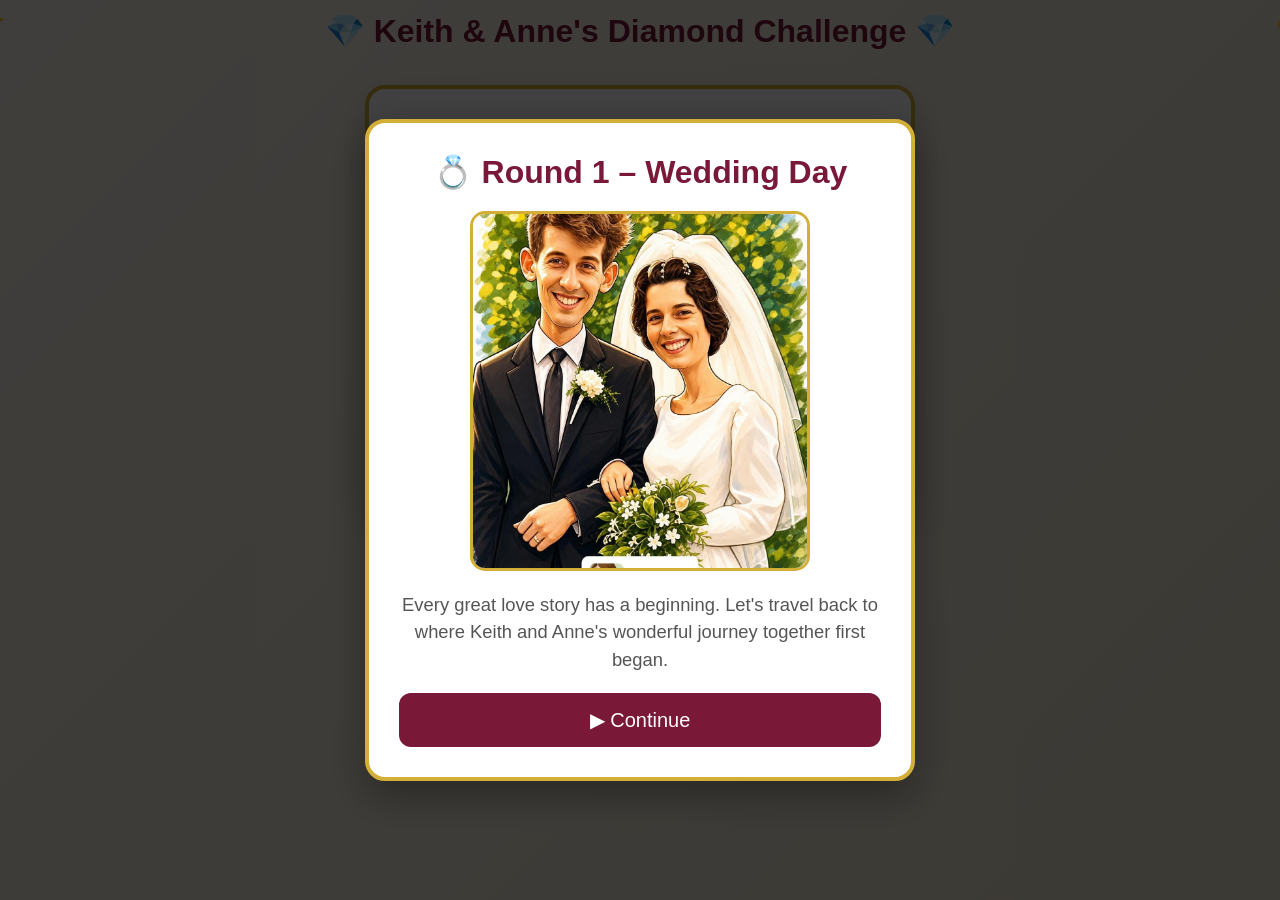
==== quiz.html @ 95f19a7b "polaroid" ====
<!DOCTYPE html>
<html lang="en">

<head>

    <meta charset="UTF-8">
    <meta name="viewport" content="width=device-width, initial-scale=1.0">
    <meta name="apple-mobile-web-app-capable" content="yes">
<meta name="apple-mobile-web-app-status-bar-style" content="default">
<meta name="theme-color" content="#fff8e8">

    <title>Keith & Anne's Diamond Challenge</title>

    <link rel="stylesheet" href="css/styles.css">

</head>

<body>

    <h1 class="title">
    <span class="diamond">💎</span>
    Keith & Anne's Diamond Challenge
    <span class="diamond">💎</span>
</h1>
    <div class="card">

        <div class="score-panel">

            <span id="playerName"></span>

            <span id="score">⭐ Score: 0</span>

        </div>

        <div class="progress-bar">
            <div id="progress"></div>
        </div>

        <h2 id="questionNumber"></h2>
<div id="photoFrame" class="photo-frame"></div>
        <img id="questionImage"
     class="question-image"
     style="display:none;"
     alt="Question image">

        <p
            id="imageCaption"
            class="image-caption">
        </p>

        <h1 id="question"></h1>

        <p id="feedback"></p>

        <button class="answer"></button>
        <button class="answer"></button>
        <button class="answer"></button>
        <button class="answer"></button>

    </div>

    <!-- Image popup -->

    <div id="imageModal" class="image-modal">

        <span id="closeModal">&times;</span>

        <img
            id="modalImage"
            class="modal-image">

    </div>
<div id="roundOverlay" class="round-overlay">

    <div class="round-card">

        <h1 id="roundTitle"></h1>

        <img id="roundPhoto" class="round-photo">

        <p id="roundMessage"></p>

        <button id="continueRound" class="start-btn">
            ▶ Continue
        </button>

    </div>

</div>

<!-- Slideshow -->
<!-- Slideshow -->
<div id="slideshow" class="slideshow hidden">
    <img
        id="slideshow-image"
        src=""
        alt="Keith & Anne Memories">
</div>

    <script src="js/questions.js"></script>
    <script src="js/quiz.js"></script>

</body>

</html>
---- css/styles.css ----
/* ==========================================
   Keith & Anne's Diamond Challenge
   Version 2
========================================== */

* {
    margin: 0;
    padding: 0;
    box-sizing: border-box;
}

body {
    font-family: Arial, Helvetica, sans-serif;
    background: linear-gradient(135deg, #fdf8ef, #efe6d1);
    color: #333;
}

/* ======================
   Start Screen
====================== */

.container {
    max-width: 550px;
    margin: 40px auto;
    background: white;
    padding: 35px;
    border-radius: 20px;
    border: 4px solid #d4af37;
    box-shadow: 0 15px 35px rgba(0,0,0,.18);
}

.hero-photo {
    width: 240px;
    display: block;
    margin: 0 auto 25px;
    border-radius: 18px;
    border: 4px solid #d4af37;
    box-shadow: 0 8px 25px rgba(0,0,0,.25);
}

.title{
    text-align:center;
    color:#7a1838;
    font-size:2rem;
    margin-bottom:15px;
     animation: glow 3s ease-in-out infinite;
}
.subtitle {
    text-align: center;
    color: #666;
    font-size: 1.2rem;
}

.dates {
    text-align: center;
    color: #b08d57;
    font-size: 1.4rem;
    margin: 20px 0 30px;
}

input {
    width: 100%;
    padding: 14px;
    font-size: 18px;
    border: 2px solid #ddd;
    border-radius: 10px;
    margin-bottom: 20px;
}

.start-btn {
    width: 100%;
    padding: 15px;
    background: #7a1838;
    color: white;
    border: none;
    border-radius: 12px;
    font-size: 20px;
    cursor: pointer;
    transition: .3s;
}

.start-btn:hover {
    background: #9b2148;
    transform: scale(1.03);
}

/* ======================
   Quiz Card
====================== */

.card {
    max-width: 500px;
    margin: 35px auto;
    background: white;
    padding: 30px;
    border-radius: 20px;
    border: 4px solid #d4af37;
    box-shadow: 0 15px 35px rgba(0,0,0,.18);
}
/* ======================
   Score Panel
====================== */

.score-panel {
    display: flex;
    justify-content: space-between;
    align-items: center;
    background: #f8f3e6;
    padding: 12px;
    border-radius: 10px;
    margin-bottom: 20px;
    font-weight: bold;
}

#score {
    color: #7a1838;
}

/* ======================
   Progress Bar
====================== */

.progress-bar {
    width: 100%;
    height: 18px;
    background: #ddd;
    border-radius: 10px;
    overflow: hidden;
    margin: 20px 0;
}

#progress {
    width: 0%;
    height: 100%;
    background: linear-gradient(90deg, #ffd700, #d4af37);
    transition: width .5s ease;
    border-radius: 10px;
}

/* ======================
   Question
====================== */

#questionNumber {
    text-align: center;
    color: #555;
    margin-bottom: 15px;
}

#question {
    text-align: center;
    color: #7a1838;
    font-size: 2rem;
    line-height: 1.2;
    margin: 25px 0;
}

/* ======================
   Answer Buttons
====================== */

.answer {
    width: 100%;
    padding: 16px;
    margin: 10px 0;
    border: none;
    border-radius: 12px;
    background: #7a1838;
    color: white;
    font-size: 1.2rem;
    cursor: pointer;
    transition: .3s;
}

.answer:hover {
    background: #9b2148;
    transform: scale(1.03);
    box-shadow: 0 6px 16px rgba(0,0,0,.25);
}

/* ======================
   Feedback
====================== */

#feedback {
    min-height: 30px;
    font-size: 1.2rem;
    font-weight: bold;
    color: #7a1838;
    text-align: center;
    margin: 15px 0;
}
/* ======================
   Question Images
====================== */

.question-image {
    display: block;
    width: 100%;
    max-width: 320px;
    height: 220px;
    object-fit: cover;
    margin: 20px auto;
    border-radius: 12px;
    border: 3px solid #d4af37;
    cursor: pointer;
   box-shadow: 0 5px 15px rgba(0,0,0,.25);
}
#imageCaption {
    text-align: center;
    color: #666;
    font-style: italic;
    margin-bottom: 20px;
}
/* Question transitions */
.card {
    transition: opacity .35s ease, transform .35s ease;
}

.fade-out {
    opacity: 0;
    transform: translateY(15px);
}

.fade-in {
    opacity: 1;
    transform: translateY(0);
}
/* ======================
   Image Popup
====================== */

.image-modal {
    display: none;
    position: fixed;
    inset: 0;
    background: rgba(0,0,0,.85);
    justify-content: center;
    align-items: center;
    z-index: 9999;
}

.image-modal.show {
    display: flex;
}

.modal-image {
    max-width: 90%;
    max-height: 90%;
    border-radius: 12px;
    box-shadow: 0 0 25px black;
}

#closeModal {
    position: absolute;
    top: 20px;
    right: 35px;
    font-size: 42px;
    color: white;
    cursor: pointer;
}
.finish-photo{
    display:block;
    width:220px;
    max-width:100%;
    margin:20px auto;
    border-radius:15px;
    border:4px solid #d4af37;
    box-shadow:0 6px 15px rgba(0,0,0,.25);
}

.card h1{
    text-align:center;
    color:#7a1838;
}

.card h2{
    text-align:center;
    margin:15px 0;
}

.card p{
    text-align:center;
    color:#555;
    margin:20px 0;
}

.card button{
    display:block;
    margin:25px auto 0;
    width:220px;
    padding:15px;
    background:#7a1838;
    color:#fff;
    border:none;
    border-radius:12px;
    font-size:18px;
    cursor:pointer;
}
/* ======================
   Congratulations Screen
====================== */

.finish-photo{
    width:220px;
    display:block;
    margin:0 auto 25px;
    border-radius:18px;
    border:4px solid #d4af37;
    box-shadow:0 8px 25px rgba(0,0,0,.25);
}

.finish-title{
    text-align:center;
    color:#7a1838;
    font-size:2rem;
    margin-bottom:15px;
}

.finish-score{
    text-align:center;
    font-size:3rem;
    font-weight:bold;
    color:#d4af37;
    margin:20px 0;
}

.finish-heading{
    text-align:center;
    color:#7a1838;
    margin-bottom:20px;
}

.finish-message{
    text-align:center;
    font-size:1.15rem;
    color:#555;
    line-height:1.6;
    margin-bottom:30px;
}

.card{
    animation:fadeIn .6s ease;
}

@keyframes fadeIn{

    from{
        opacity:0;
        transform:translateY(20px);
    }

    to{
        opacity:1;
        transform:translateY(0);
    }

}
.finish-photo{
    animation:floatPhoto 3s ease-in-out infinite;
}

@keyframes floatPhoto{

    0%{transform:translateY(0);}
    50%{transform:translateY(-6px);}
    100%{transform:translateY(0);}

}
/* ======================
   Confetti
====================== */

.confetti {
    position: fixed;
    width: 10px;
    height: 10px;
    top: -20px;
    z-index: 9999;
    pointer-events: none;
    animation: fall linear forwards;
}

@keyframes fall {

    to {
        transform: translateY(110vh) rotate(720deg);
        opacity: 0;
    }

}
/* ======================
   Diamond Title Effects
====================== */

@keyframes glow {

    0%,100%{
        text-shadow:
            0 0 6px rgba(212,175,55,.3);
    }

    50%{
        text-shadow:
            0 0 18px rgba(212,175,55,.9),
            0 0 28px rgba(255,255,255,.6);
    }

}
@keyframes diamondTwinkle{

    0%,100%{
        transform:scale(1);
    }

    50%{
        transform:scale(1.03);
    }

}
.title::before,
.title::after{

    content:"✨";
    position:absolute;
    font-size:1.2rem;
    animation:sparkle 3s infinite;
}

.title::before{

    left:-18px;
    top:8px;

}

.title::after{

    right:-18px;
    top:8px;
    animation-delay:1.5s;

}

@keyframes sparkle{

    0%,100%{
        opacity:0;
        transform:scale(.5) rotate(0deg);
    }

    50%{
        opacity:1;
        transform:scale(1.3) rotate(180deg);
    }

}
.diamond{
    position:relative;
    display:inline-block;
    animation:diamondGlow 3s ease-in-out infinite;
}

.diamond:last-child{
    animation-delay:1.5s;
}

@keyframes diamondGlow{

    0%,100%{
        transform:scale(1);
        filter:brightness(1);
    }

    50%{
        transform:scale(1.08);
        filter:
            brightness(1.8)
            drop-shadow(0 0 6px white)
            drop-shadow(0 0 12px gold);
    }

}
/* ======================
   Round Introduction
====================== */

.round-overlay {
    display: none;
    position: fixed;
    inset: 0;
    background: rgba(0, 0, 0, 0.75);
    justify-content: center;
    align-items: center;
    padding: 20px;
    z-index: 10000;
}

.round-card {
    width: 100%;
    max-width: 460px;
    background: white;
    padding: 30px;
    border-radius: 20px;
    border: 4px solid #d4af37;
    box-shadow: 0 15px 40px rgba(0, 0, 0, 0.35);
    text-align: center;
}

.round-card h1 {
    color: #7a1838;
    margin-bottom: 20px;
}

.round-photo {
    display: block;
    width: 100%;
    max-width: 340px;
    max-height: 360px;
    object-fit: cover;
    margin: 0 auto 20px;
    border-radius: 15px;
    border: 3px solid #d4af37;
}

.round-card p {
    color: #555;
    font-size: 1.15rem;
    line-height: 1.5;
    margin-bottom: 20px;
}

.round-card .start-btn {
    margin: 0 auto;
}
.answer:disabled {
    cursor: default;
    opacity: 0.9;
}
.round-card {
    animation: roundPop .5s ease;
}

@keyframes roundPop {
    from {
        opacity: 0;
        transform: scale(.9);
    }

    to {
        opacity: 1;
        transform: scale(1);
    }
}
.finish-photo {
    animation: floatPhoto 4s ease-in-out infinite;
}
.finish-footer {
    margin-top: 25px;
    color: #999;
    font-size: 0.9rem;
    text-align: center;
}
/* =========================
   Mobile phone improvements
   ========================= */

html,
body {
    width: 100%;
    max-width: 100%;
    overflow-x: hidden;
}

body {
    min-height: 100vh;
    padding: 12px;
    background-attachment: scroll;
}

.container,
.card,
.round-card {
    width: 100%;
    max-width: 550px;
    margin-left: auto;
    margin-right: auto;
}

img {
    max-width: 100%;
    height: auto;
}

@media (max-width: 600px) {

    body {
        padding: 8px;
    }

    .container,
    .card {
        width: 100%;
        padding: 18px 14px;
        border-radius: 14px;
    }

    .title {
        font-size: 1.65rem;
        line-height: 1.2;
        overflow-wrap: anywhere;
    }

    .subtitle {
        font-size: 1rem;
    }

    .hero-photo {
        width: 100%;
        max-height: 38vh;
        object-fit: contain;
    }

    .question-image {
        width: 100%;
        max-height: 30vh;
        object-fit: contain;
    }

    #question {
        font-size: 1.3rem;
        line-height: 1.3;
    }

    .answer,
    .start-btn {
        width: 100%;
        min-height: 48px;
        padding: 12px;
        font-size: 1rem;
    }

    .score-panel {
        gap: 8px;
        font-size: 0.9rem;
        flex-wrap: wrap;
    }

    .round-overlay {
        padding: 12px;
        overflow-y: auto;
    }

    .round-card {
        width: 100%;
        max-height: 92vh;
        overflow-y: auto;
        padding: 18px 14px;
    }

    .round-photo {
        width: 100%;
        max-height: 38vh;
        object-fit: contain;
    }

    .image-modal {
        padding: 10px;
    }

    .modal-image {
        max-width: 95vw;
        max-height: 85vh;
        object-fit: contain;
    }
}

/* Reduce flickering caused by animations on phones */
@media (prefers-reduced-motion: reduce) {
    *,
    *::before,
    *::after {
        animation-duration: 0.01ms !important;
        animation-iteration-count: 1 !important;
        transition-duration: 0.01ms !important;
        scroll-behavior: auto !important;
    }
}
/* Compact phone layout */

@media (max-width: 600px) {

    body {
        padding: 4px 8px 90px;
        min-height: 100svh;
    }

    .title {
        font-size: 1.45rem;
        line-height: 1.15;
        margin: 4px 0 8px;
    }

    .diamond {
        font-size: 1.25rem;
    }

    .card {
        padding: 12px 14px 24px;
        border-width: 3px;
        border-radius: 18px;
    }

    .score-panel {
        padding: 10px;
        margin-bottom: 12px;
    }

    .progress-bar {
        margin: 10px 0 14px;
    }

    #questionNumber {
        font-size: 1.15rem;
        margin: 8px 0;
    }

    #question {
        font-size: 1.55rem;
        line-height: 1.18;
        margin: 14px 0;
    }

    .question-image {
        max-height: 22vh;
        margin: 8px auto;
    }

    .answer {
        min-height: 44px;
        padding: 10px;
        margin: 6px 0;
    }

    #feedback {
        margin: 8px 0;
    }
}
@media (max-width: 600px) {
    body > .title {
        font-size: 1.3rem;
    }
}
/* =================================
   Polished mobile quiz-app layout
   ================================= */

@media (max-width: 600px) {

    html,
    body {
        width: 100%;
        min-height: 100%;
        overflow-x: hidden;
    }

    body {
        padding:
            max(6px, env(safe-area-inset-top))
            8px
            calc(24px + env(safe-area-inset-bottom));
        min-height: 100svh;
    }

    body > .title {
        font-size: 1.25rem;
        line-height: 1.15;
        margin: 2px auto 8px;
        padding: 0 6px;
        max-width: 340px;
    }

    .diamond {
        font-size: 1.05rem;
    }

    .card {
        width: 100%;
        max-width: 100%;
        margin: 0 auto;
        padding: 12px 14px 20px;
        border-radius: 18px;
        min-height: auto;
    }

    .score-panel {
        padding: 9px 10px;
        margin-bottom: 10px;
        font-size: 0.9rem;
    }

    .progress-bar {
        margin: 8px 0 12px;
        height: 16px;
    }

    #questionNumber {
        font-size: 1.05rem;
        margin: 6px 0 8px;
    }

    #question {
        font-size: clamp(1.25rem, 6vw, 1.55rem);
        line-height: 1.18;
        margin: 10px 0 12px;
    }

    .question-image {
        width: 100%;
        max-height: 23svh;
        object-fit: contain;
        margin: 6px auto 8px;
    }

    .image-caption {
        font-size: 0.85rem;
        margin: 4px 0 8px;
    }

    .answer {
        width: 100%;
        min-height: 42px;
        padding: 9px 10px;
        margin: 5px 0;
        font-size: 0.98rem;
        line-height: 1.15;
        border-radius: 12px;
    }

    #feedback {
        margin: 6px 0;
        font-size: 0.95rem;
    }

    .round-overlay {
        padding:
            max(10px, env(safe-area-inset-top))
            10px
            calc(18px + env(safe-area-inset-bottom));
    }

    .round-card {
        width: 100%;
        max-height: 92svh;
        overflow-y: auto;
        padding: 16px 14px;
        border-radius: 18px;
    }

    .round-card h1 {
        font-size: 1.45rem;
        margin-bottom: 10px;
    }

    .round-photo {
        max-height: 34svh;
        object-fit: contain;
    }

    .start-btn {
        width: 100%;
        min-height: 44px;
        padding: 10px;
        font-size: 1rem;
    }
}
/* ==============================
   Compact mobile finish screen
   ============================== */

@media (max-width: 600px) {

    .finish-photo {
        width: 70%;
        max-width: 220px;
        max-height: 32svh;
        object-fit: cover;
        margin: 0 auto 10px;
        border-radius: 16px;
    }

    .finish-title {
        font-size: 1.55rem;
        line-height: 1.15;
        margin: 8px 0;
    }

    .finish-score {
        font-size: 2rem;
        line-height: 1;
        margin: 12px 0;
    }

    .finish-heading {
        font-size: 1.25rem;
        line-height: 1.15;
        margin: 10px 0;
    }

    .finish-message {
        font-size: 0.92rem;
        line-height: 1.3;
        margin: 8px 0 14px;
    }

    .finish-message br {
        display: none;
    }

    .finish-message strong {
        display: block;
        margin: 8px 0;
    }

    .finish-title,
    .finish-heading,
    .finish-message,
    .finish-score {
        text-align: center;
    }

    .card .start-btn {
        margin-top: 8px;
    }

    .card > p:last-child {
        margin-top: 12px !important;
        font-size: 0.75rem !important;
        line-height: 1.2;
    }
}
.finish-footer {
    margin-top: 25px;
    color: #999;
    font-size: 0.9rem;
    text-align: center;
}
/* ==============================
   Final screen layout
   ============================== */

.finish-screen {
    text-align: center;
}

.finish-thanks {
    line-height: 1.45;
    margin: 14px 0 18px;
    color: #555;
}

.finish-footer {
    margin-top: 16px;
    color: #999;
    font-size: 0.85rem;
    line-height: 1.3;
}

@media (max-width: 600px) {

    .finish-screen {
        display: flex;
        flex-direction: column;
        align-items: center;
    }

    .finish-photo {
        width: 160px;
        max-height: 24svh;
        object-fit: cover;
        margin: 0 auto 8px;
    }

    .finish-title {
        font-size: 1.35rem;
        line-height: 1.15;
        margin: 6px 0;
    }

    .finish-score {
        font-size: 1.8rem;
        margin: 8px 0;
    }

    .finish-heading {
        font-size: 1.1rem;
        margin: 6px 0;
    }

    .finish-message {
        font-size: 0.9rem;
        line-height: 1.25;
        margin: 4px 0;
    }

    .finish-thanks {
        font-size: 0.85rem;
        line-height: 1.3;
        margin: 8px 0 12px;
    }

    .finish-thanks strong {
        display: inline-block;
        margin: 3px 0;
    }

    .finish-screen .start-btn {
        margin-top: 4px;
    }

    .finish-footer {
        margin-top: 10px;
        font-size: 0.7rem;
    }
}
/* Extra-compact quiz layout for shorter phone screens */

@media (max-width: 600px) and (max-height: 750px) {

    body {
        padding: 4px 7px 14px;
    }

    body > .title {
        font-size: 1.05rem;
        margin-bottom: 4px;
    }

    .card {
        padding: 9px 11px 14px;
    }

    .score-panel {
        padding: 7px 8px;
        margin-bottom: 6px;
        font-size: 0.82rem;
    }

    .progress-bar {
        height: 12px;
        margin: 6px 0 8px;
    }

    #questionNumber {
        font-size: 0.9rem;
        margin: 4px 0;
    }

    #question {
        font-size: 1.15rem;
        line-height: 1.12;
        margin: 7px 0;
    }

    .question-image {
        max-height: 17svh;
        margin: 4px auto 5px;
    }

    #imageCaption {
        font-size: 0.75rem;
        margin-bottom: 5px;
    }

    .answer {
        min-height: 38px;
        padding: 7px 8px;
        margin: 4px 0;
        font-size: 0.88rem;
    }

    #feedback {
        min-height: 18px;
        margin: 4px 0;
        font-size: 0.85rem;
    }
}
/* Final photo slideshow */

.slideshow {
    position: fixed;
    inset: 0;
    z-index: 9999;
    background: #111;
    display: flex;
    align-items: center;
    justify-content: center;
    opacity: 1;
    transition: opacity 1s ease;
}

.slideshow.hidden {
    display: none;
}

.slideshow img {
    width: 100%;
    height: 100%;
    object-fit: contain;
    opacity: 1;
    transition: opacity 1.8s ease-in-out;
}

.slideshow img.fade-out {
    opacity: 0;
}
.finish-buttons {
    display: flex;
    justify-content: center;
    gap: 12px;
    margin-top: 20px;
    flex-wrap: wrap;
}

.finish-buttons .start-btn {
    min-width: 160px;
}
.slideshow-ending {
    position: absolute;
    inset: 0;
    z-index: 2;

    background: rgba(255,250,240,0.97);

    display: flex;
    flex-direction: column;
    justify-content: center;
    align-items: center;

    text-align: center;
    padding: 40px;

    color: #7a1838;
}
.slideshow-ending h1 {
    color: #7a1838;
    font-size: 3rem;
    margin-bottom: 20px;
}

.slideshow-ending p {
    color: #5a2330;
    font-size: 1.4rem;
    max-width: 700px;
    margin-bottom: 30px;
    line-height: 1.6;
}
.slideshow-ending.hidden {
    display: none;
}

.slideshow-ending h1 {
    margin-bottom: 18px;
    font-size: clamp(2rem, 6vw, 4rem);
}

.slideshow-ending p {
    max-width: 650px;
    margin: 0 0 28px;
    font-size: clamp(1.1rem, 3vw, 1.6rem);
    line-height: 1.6;
}

.slideshow-ending-buttons {
    display: flex;
    justify-content: center;
    gap: 14px;
    flex-wrap: wrap;
}

.slideshow-ending-buttons .start-btn {
    min-width: 150px;
}

.slideshow img.hidden {
    display: none;
}
.question-image.fade-in {
    animation: revealPhoto 0.8s ease-in;
}

@keyframes revealPhoto {
    from {
        opacity: 0;
    }
    to {
        opacity: 1;
    }
}
.image-caption.reveal-caption {
    animation: revealCaption 0.8s ease-in;
    margin-top: 10px;
    padding: 8px 12px;
    font-style: italic;
    text-align: center;
    background: #fff8e7;
    border-radius: 8px;
}

@keyframes revealCaption {
    from {
        opacity: 0;
        transform: translateY(6px);
    }

    to {
        opacity: 1;
        transform: translateY(0);
    }
}
.image-caption.reveal-caption {
    max-width: 520px;
    margin: 12px auto 0;
    padding: 12px 16px;

    background: #fff8e7;
    border: 1px solid #dbc9a3;
    border-radius: 8px;

    text-align: center;
    box-shadow: 0 3px 8px rgba(0, 0, 0, 0.12);

    animation: revealCaption 0.8s ease-in;
}

.photo-note-title {
    display: block;
    margin-bottom: 5px;

    color: #7a1838;
    font-size: 1.05rem;
}

.photo-note-text {
    display: block;

    color: #4e4036;
    font-style: italic;
    line-height: 1.4;
}

@keyframes revealCaption {
    from {
        opacity: 0;
        transform: translateY(6px);
    }

    to {
        opacity: 1;
        transform: translateY(0);
    }
}
/* Scrapbook-style photo note */
.image-caption.reveal-caption {
    position: relative;

    background:
        linear-gradient(
            135deg,
            #fffdf3,
            #f7ecd2
        );

    border: 1px solid #d8c49a;
    border-radius: 4px;

    transform: rotate(-0.6deg);

    box-shadow:
        0 4px 8px rgba(0, 0, 0, 0.14),
        inset 0 0 18px rgba(164, 125, 61, 0.08);
}

/* Small photograph symbol in the corner */
.image-caption.reveal-caption::before {
    content: "📷";

    position: absolute;
    top: 6px;
    right: 9px;

    font-size: 1rem;
    transform: rotate(6deg);
}

/* Handwritten-style album title */
.photo-note-title {
    padding-right: 24px;

    font-family:
        "Comic Sans MS",
        "Segoe Print",
        cursive;

    letter-spacing: 0.3px;
}

/* Keep the story easy to read */
.photo-note-text {
    font-family: Georgia, serif;
}
.question-image {
    display: block;
    max-width: 100%;
    margin: 20px auto;

    background: white;

    padding: 12px 12px 28px 12px;

    border: 1px solid #ddd;

    box-shadow:
        0 8px 18px rgba(0,0,0,0.20);

    border-radius: 3px;

    transform: rotate(-1deg);

    transition: transform 0.3s ease;
}
.question-image:hover {
    transform: rotate(0deg) scale(1.02);
}
.photo-frame {
    display: none;
    position: relative;

    width: min(520px, 92%);
    margin: 20px auto;
    padding: 12px 12px 18px;

    background: #fffdf7;
    border: 1px solid #ddd4c4;
    border-radius: 3px;

    box-shadow: 0 10px 24px rgba(0, 0, 0, 0.2);

    transform: rotate(-0.7deg);
    transition: transform 0.3s ease;
}

.photo-frame:hover {
    transform: rotate(0deg) scale(1.015);
}

.photo-frame .question-image {
    display: block;
    width: 100%;
    max-width: 100%;
    height: auto;

    margin: 0;
    padding: 0;

    border: none;
    border-radius: 1px;
    box-shadow: none;
    transform: none;
}

.photo-frame .question-image:hover {
    transform: none;
}

.photo-frame .image-caption {
    position: relative;
    margin: 0;
    padding: 14px 16px 6px;

    background: transparent;
    border: none;
    border-radius: 0;
    box-shadow: none;
    transform: none;

    text-align: center;
}

.photo-frame .image-caption::before {
    content: "💎";
    position: absolute;
    right: 2px;
    bottom: 2px;
    font-size: 0.9rem;
}
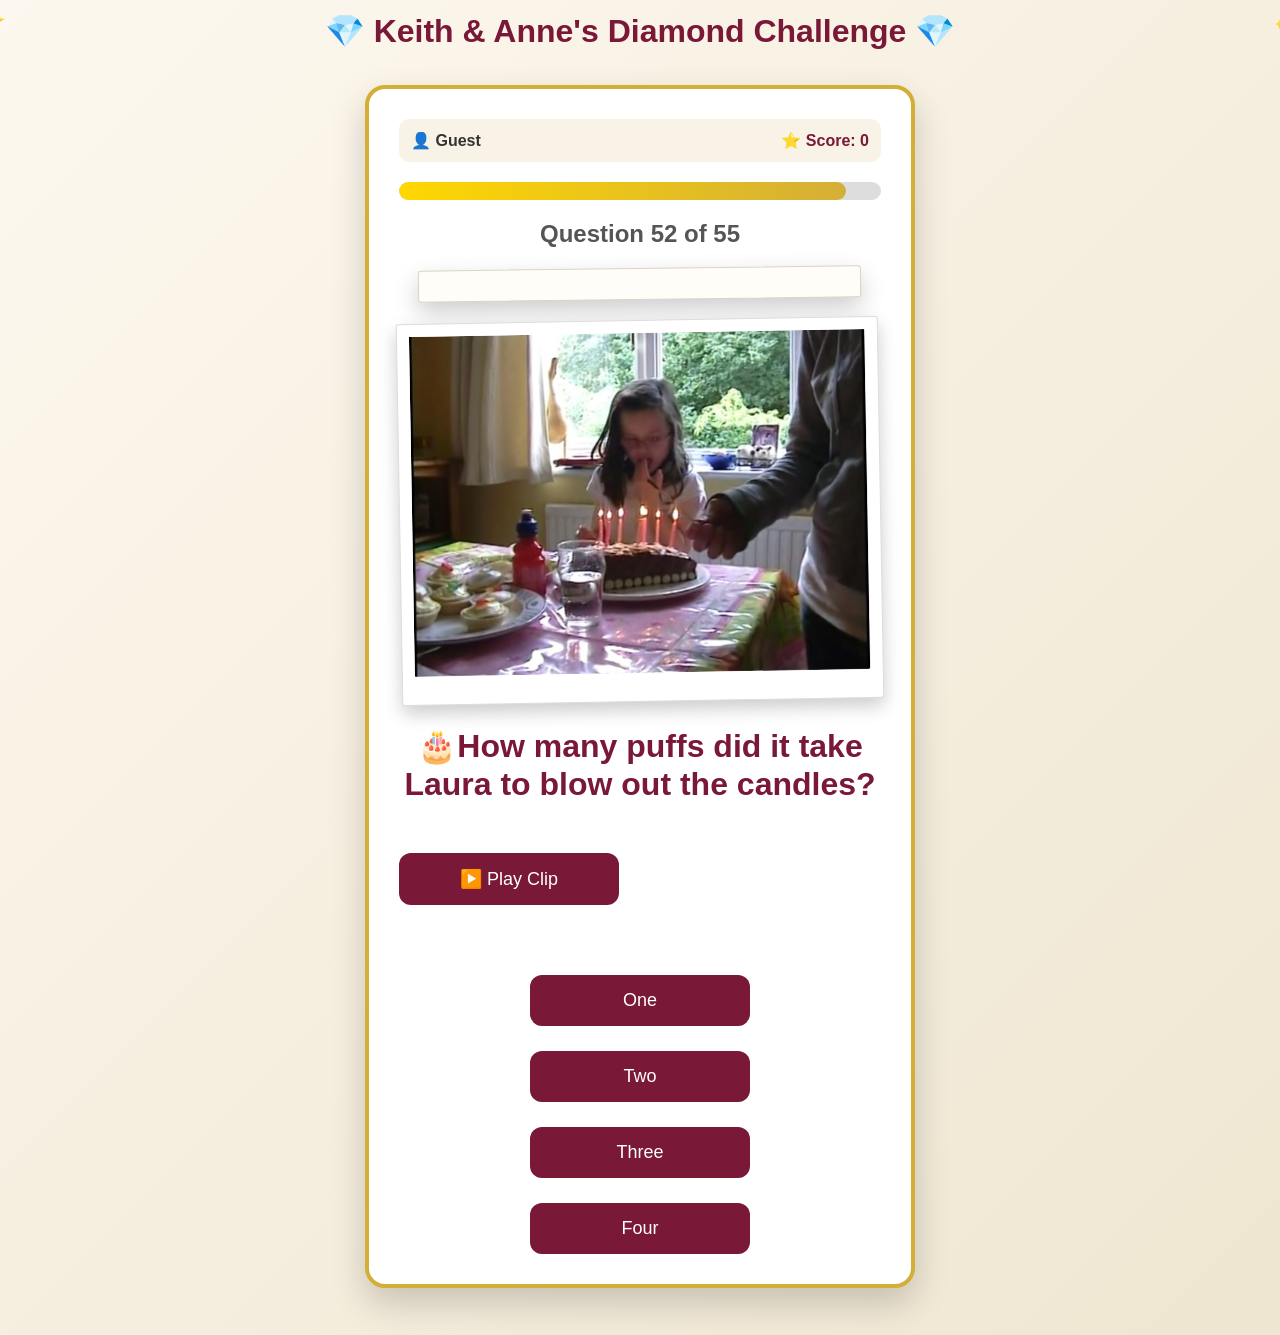
==== commit dee9415e: "video round" ====
--- a/quiz.html
+++ b/quiz.html
@@ -43,14 +43,30 @@
      style="display:none;"
      alt="Question image">
 
+    <video
+    id="questionVideo"
+    class="question-image"
+    style="display: none;"
+    playsinline
+    disablePictureInPicture>
+</video>
+
         <p
             id="imageCaption"
             class="image-caption">
         </p>
 
-        <h1 id="question"></h1>
+       <h1 id="question"></h1>
 
-        <p id="feedback"></p>
+<button id="playClip" class="start-btn" style="display:none;">
+    ▶️ Play Clip
+</button>
+
+<p id="feedback"></p>
+
+<button id="nextQuestion" class="start-btn" style="display:none;">
+    Next Question ▶
+</button>
 
         <button class="answer"></button>
         <button class="answer"></button>
@@ -89,12 +105,33 @@
 </div>
 
 <!-- Slideshow -->
-<!-- Slideshow -->
 <div id="slideshow" class="slideshow hidden">
+
     <img
         id="slideshow-image"
         src=""
         alt="Keith & Anne Memories">
+
+    <div class="slideshow-controls">
+
+        <button id="previousSlide" type="button">
+            ⏮ Previous
+        </button>
+
+        <button id="pauseSlideshow" type="button">
+            ⏸ Pause
+        </button>
+
+        <button id="nextSlide" type="button">
+            Next ⏭
+        </button>
+
+        <button id="closeSlideshow" type="button">
+            ✖ Close Slideshow
+        </button>
+
+    </div>
+
 </div>
 
     <script src="js/questions.js"></script>
--- a/css/styles.css
+++ b/css/styles.css
@@ -183,6 +183,7 @@
 ====================== */
 
 #feedback {
+    position: relative;
     min-height: 30px;
     font-size: 1.2rem;
     font-weight: bold;
@@ -197,14 +198,15 @@
 .question-image {
     display: block;
     width: 100%;
-    max-width: 320px;
-    height: 220px;
-    object-fit: cover;
+    max-width: 100%;
+    height: auto;
+    object-fit: contain;
+    object-position: center top;
     margin: 20px auto;
     border-radius: 12px;
     border: 3px solid #d4af37;
     cursor: pointer;
-   box-shadow: 0 5px 15px rgba(0,0,0,.25);
+    box-shadow: 0 5px 15px rgba(0,0,0,.25);
 }
 #imageCaption {
     text-align: center;
@@ -1393,4 +1395,135 @@
     right: 2px;
     bottom: 2px;
     font-size: 0.9rem;
+}
+/* Prevent Polaroid photos from being cropped */
+.photo-frame {
+    overflow: visible;
+}
+
+.photo-frame .question-image {
+    width: 100%;
+    height: auto !important;
+    max-height: none !important;
+    object-fit: contain !important;
+    object-position: center top;
+}
+/* Diamond sparkle celebration */
+
+#feedback {
+    position: relative;
+    overflow: visible;
+}
+
+.diamond-sparkle {
+
+    position: absolute;
+
+    font-size: 1.2rem;
+
+    opacity: 0;
+
+    pointer-events: none;
+
+    animation: diamondSparkle 1.2s ease-out forwards;
+}
+
+@keyframes diamondSparkle {
+
+    0% {
+        opacity: 0;
+        transform:
+            translate(-50%, 8px)
+            scale(.4)
+            rotate(0deg);
+    }
+
+    20% {
+        opacity: 1;
+    }
+
+    100% {
+        opacity: 0;
+        transform:
+            translate(
+                calc(-50% + (var(--drift, 0px))),
+                -40px
+            )
+            scale(1.3)
+            rotate(180deg);
+    }
+}
+.diamond-shimmer {
+    position: absolute;
+    left: 50%;
+    top: 50%;
+    width: 220px;
+    height: 60px;
+    transform: translate(-50%, -50%);
+    pointer-events: none;
+    overflow: hidden;
+}
+
+.diamond-shimmer::before {
+    content: "";
+    position: absolute;
+    top: -20%;
+    left: -40%;
+    width: 40%;
+    height: 140%;
+    background: linear-gradient(
+        90deg,
+        transparent,
+        rgba(255,255,255,0.9),
+        rgba(255,215,0,0.9),
+        rgba(255,255,255,0.9),
+        transparent
+    );
+
+    transform: skewX(-25deg);
+    animation: shimmerSweep 1.2s ease-out forwards;
+}
+
+@keyframes shimmerSweep {
+    from {
+        left: -40%;
+        opacity: 0;
+    }
+
+    20% {
+        opacity: 1;
+    }
+
+    to {
+        left: 120%;
+        opacity: 0;
+    }
+}
+/* Elegant shimmering gold text */
+
+.correct-text {
+    display: inline-block;
+    font-weight: bold;
+    color: #d4af37;
+
+    background: linear-gradient(
+        100deg,
+        #d4af37 0%,
+        #e5c85c 45%,
+        #fff8d6 50%,
+        #e5c85c 55%,
+        #d4af37 100%
+    );
+
+    background-size: 300% 100%;
+    -webkit-background-clip: text;
+    -webkit-text-fill-color: transparent;
+    background-clip: text;
+
+    animation: goldSweep 2.2s ease-out;
+}
+.green-tick {
+    color: #28a745;
+    -webkit-text-fill-color: #28a745;
+    font-weight: bold;
 }
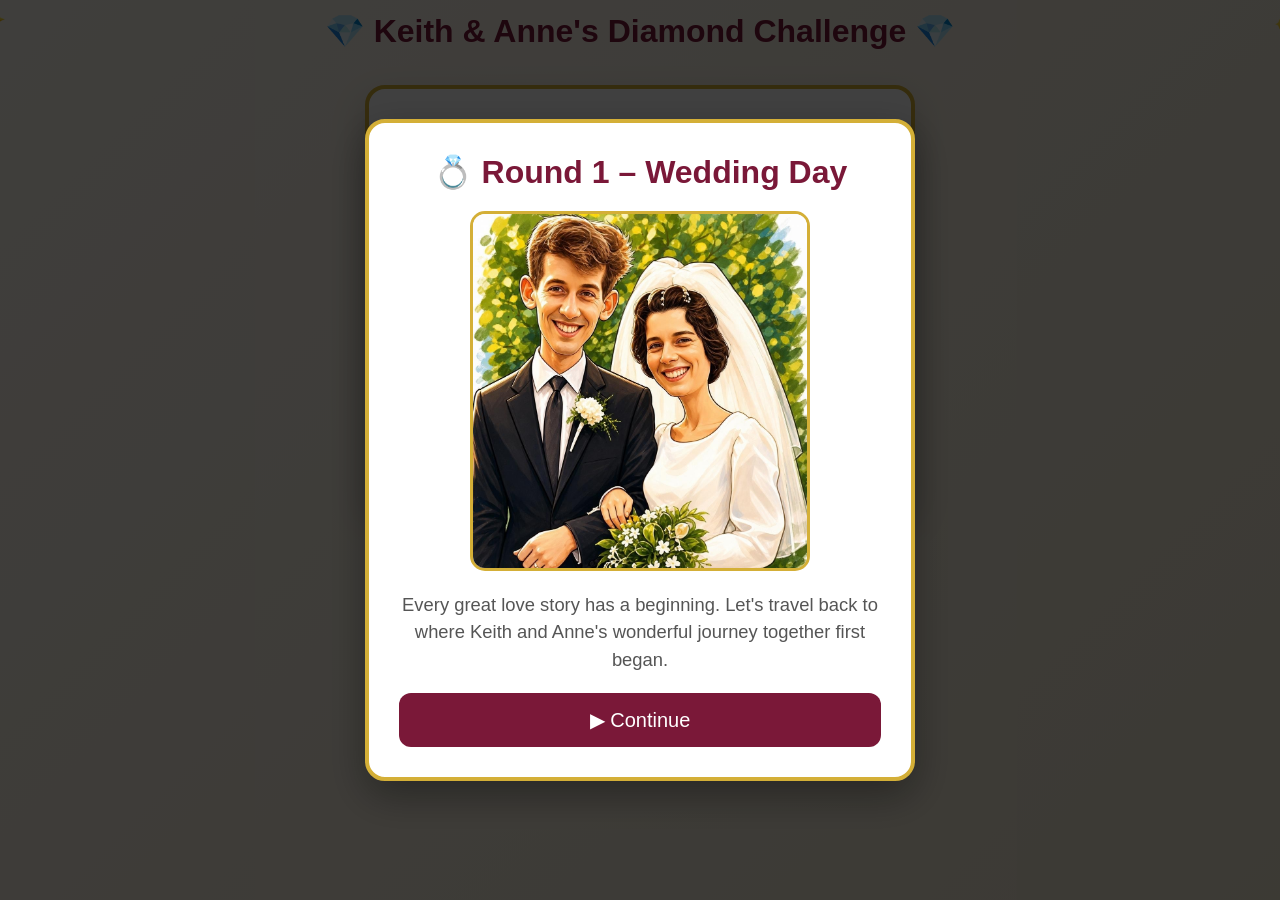
==== commit 35d88826: "password" ====
--- a/quiz.html
+++ b/quiz.html
@@ -16,6 +16,7 @@
 </head>
 
 <body>
+    
 
     <h1 class="title">
     <span class="diamond">💎</span>
--- a/css/styles.css
+++ b/css/styles.css
@@ -1526,4 +1526,51 @@
     color: #28a745;
     -webkit-text-fill-color: #28a745;
     font-weight: bold;
+}
+/* Password landing screen */
+
+body.quiz-locked > *:not(#passwordGate) {
+    display: none !important;
+}
+
+.password-gate {
+    min-height: 100vh;
+    display: flex;
+    align-items: center;
+    justify-content: center;
+    padding: 20px;
+    text-align: center;
+}
+
+.password-box {
+    width: 100%;
+    max-width: 440px;
+    padding: 30px;
+    border-radius: 18px;
+    background: white;
+    box-shadow: 0 8px 30px rgba(0, 0, 0, 0.18);
+}
+
+.password-box input {
+    box-sizing: border-box;
+    width: 100%;
+    margin: 15px 0;
+    padding: 14px;
+    font-size: 1.1rem;
+    text-align: center;
+    border: 2px solid #ccc;
+    border-radius: 10px;
+}
+
+.password-box button {
+    padding: 12px 28px;
+    font-size: 1.1rem;
+    cursor: pointer;
+}
+
+.password-message {
+    min-height: 24px;
+    margin-top: 12px;
+    color: #b00020;
+    font-weight: bold;
 }
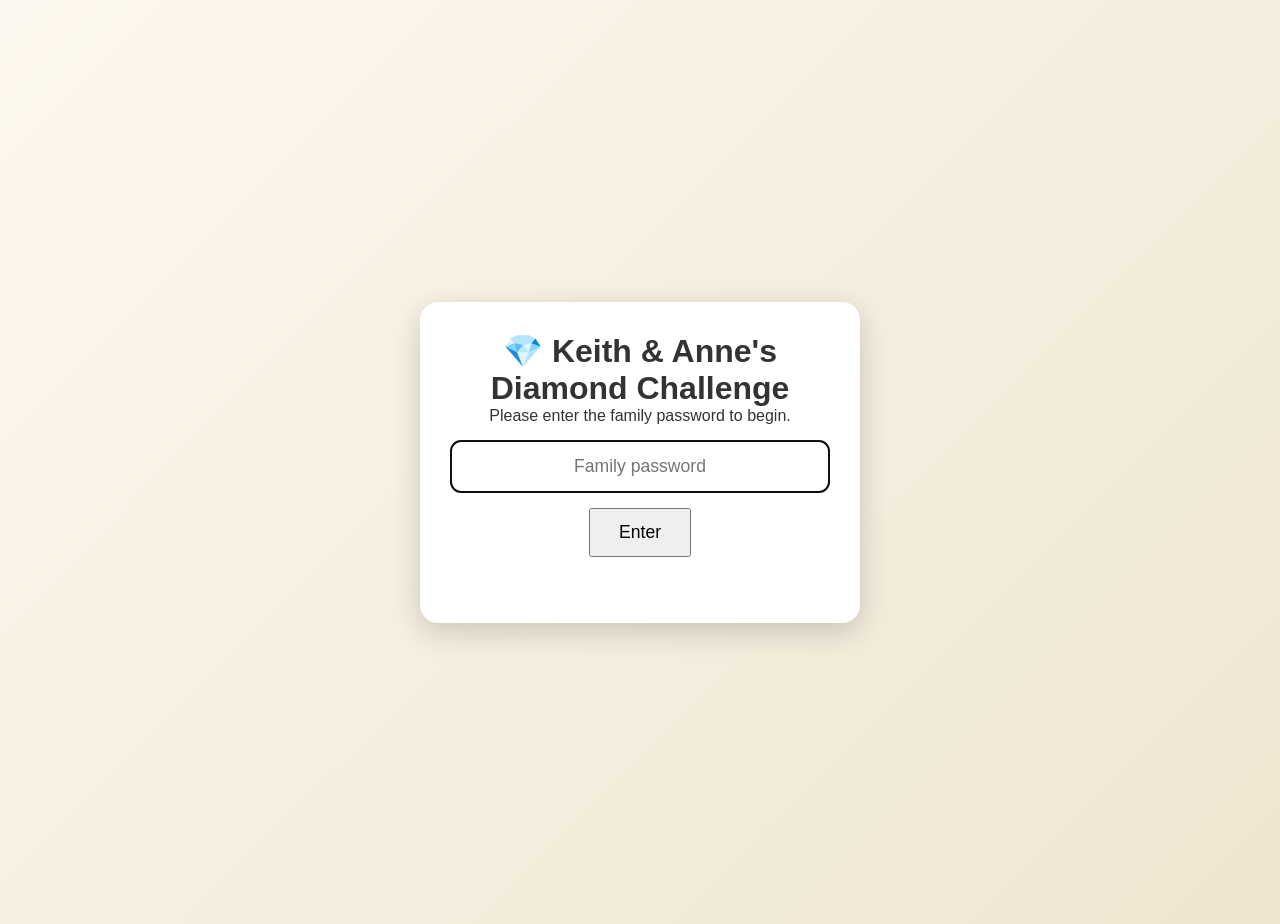
==== commit 7a0a0725: "slides" ====
--- a/quiz.html
+++ b/quiz.html
@@ -106,33 +106,51 @@
 </div>
 
 <!-- Slideshow -->
-<div id="slideshow" class="slideshow hidden">
+<div id="slideshow" class="hidden">
+    <div class="slideshow-viewer">
 
-    <img
-        id="slideshow-image"
-        src=""
-        alt="Keith & Anne Memories">
+        <img
+            id="slideshow-image"
+            src=""
+            alt="Keith and Anne family memories"
+        >
 
-    <div class="slideshow-controls">
+        <div id="slideshowControls" class="slideshow-controls">
 
-        <button id="previousSlide" type="button">
-            ⏮ Previous
-        </button>
+            <button
+                id="closeSlideshow"
+                class="slideshow-close"
+                aria-label="Close slideshow"
+            >
+                ✕
+            </button>
 
-        <button id="pauseSlideshow" type="button">
-            ⏸ Pause
-        </button>
+            <button
+                id="previousSlide"
+                class="slideshow-arrow slideshow-previous"
+                aria-label="Previous photo"
+            >
+                ❮
+            </button>
 
-        <button id="nextSlide" type="button">
-            Next ⏭
-        </button>
+            <button
+                id="nextSlide"
+                class="slideshow-arrow slideshow-next"
+                aria-label="Next photo"
+            >
+                ❯
+            </button>
 
-        <button id="closeSlideshow" type="button">
-            ✖ Close Slideshow
-        </button>
+            <button
+                id="pauseSlideshow"
+                class="slideshow-pause"
+            >
+                ⏸ Pause
+            </button>
+
+        </div>
 
     </div>
-
 </div>
 
     <script src="js/questions.js"></script>
--- a/css/styles.css
+++ b/css/styles.css
@@ -1573,4 +1573,178 @@
     margin-top: 12px;
     color: #b00020;
     font-weight: bold;
+}
+/* ==========================================
+   Full-screen final slideshow
+========================================== */
+
+#slideshow {
+    position: fixed;
+    inset: 0;
+    z-index: 5000;
+    display: flex;
+    align-items: center;
+    justify-content: center;
+    background: #000;
+}
+
+#slideshow.hidden {
+    display: none;
+}
+
+.slideshow-viewer {
+    position: relative;
+    width: 100%;
+    height: 100%;
+    display: flex;
+    align-items: center;
+    justify-content: center;
+    overflow: hidden;
+}
+
+#slideshow-image {
+    display: block;
+    width: 100%;
+    height: 100%;
+    object-fit: contain;
+    cursor: pointer;
+    user-select: none;
+    -webkit-user-select: none;
+}
+
+/* Controls are hidden until the photo is clicked */
+
+.slideshow-controls {
+    position: absolute;
+    inset: 0;
+    opacity: 0;
+    visibility: hidden;
+    pointer-events: none;
+    transition:
+        opacity 0.3s ease,
+        visibility 0.3s ease;
+    background:
+        linear-gradient(
+            to bottom,
+            rgba(0, 0, 0, 0.5),
+            transparent 25%,
+            transparent 70%,
+            rgba(0, 0, 0, 0.55)
+        );
+}
+
+.slideshow-controls.show {
+    opacity: 1;
+    visibility: visible;
+    pointer-events: auto;
+}
+
+.slideshow-controls button {
+    position: absolute;
+    border: none;
+    color: white;
+    background: rgba(0, 0, 0, 0.55);
+    cursor: pointer;
+    box-shadow: 0 3px 12px rgba(0, 0, 0, 0.35);
+    transition:
+        background 0.2s ease,
+        transform 0.2s ease;
+}
+
+.slideshow-controls button:hover {
+    background: rgba(0, 0, 0, 0.8);
+}
+
+.slideshow-controls button:active {
+    transform: scale(0.94);
+}
+
+.slideshow-close {
+    top: 18px;
+    right: 18px;
+    width: 46px;
+    height: 46px;
+    border-radius: 50%;
+    font-size: 24px;
+}
+
+.slideshow-arrow {
+    top: 50%;
+    transform: translateY(-50%);
+    width: 54px;
+    height: 70px;
+    border-radius: 12px;
+    font-size: 38px;
+}
+
+.slideshow-arrow:active {
+    transform: translateY(-50%) scale(0.94);
+}
+
+.slideshow-previous {
+    left: 18px;
+}
+
+.slideshow-next {
+    right: 18px;
+}
+
+.slideshow-pause {
+    left: 50%;
+    bottom: 24px;
+    transform: translateX(-50%);
+    min-width: 120px;
+    padding: 12px 20px;
+    border-radius: 24px;
+    font-size: 17px;
+}
+
+.slideshow-pause:active {
+    transform: translateX(-50%) scale(0.94);
+}
+
+@media (max-width: 600px) {
+    .slideshow-close {
+        top: 12px;
+        right: 12px;
+    }
+
+    .slideshow-arrow {
+        width: 46px;
+        height: 62px;
+        font-size: 31px;
+    }
+
+    .slideshow-previous {
+        left: 10px;
+    }
+
+    .slideshow-next {
+        right: 10px;
+    }
+
+    .slideshow-pause {
+        bottom: 18px;
+        font-size: 16px;
+    }
+}
+#slideshow-image {
+    position: relative;
+    z-index: 1;
+}
+
+.slideshow-controls {
+    z-index: 2;
+}
+
+.slideshow-controls button {
+    z-index: 3;
+}
+/* Let only the slideshow buttons receive clicks */
+.slideshow-controls.show {
+    pointer-events: none;
+}
+
+.slideshow-controls.show button {
+    pointer-events: auto;
 }
